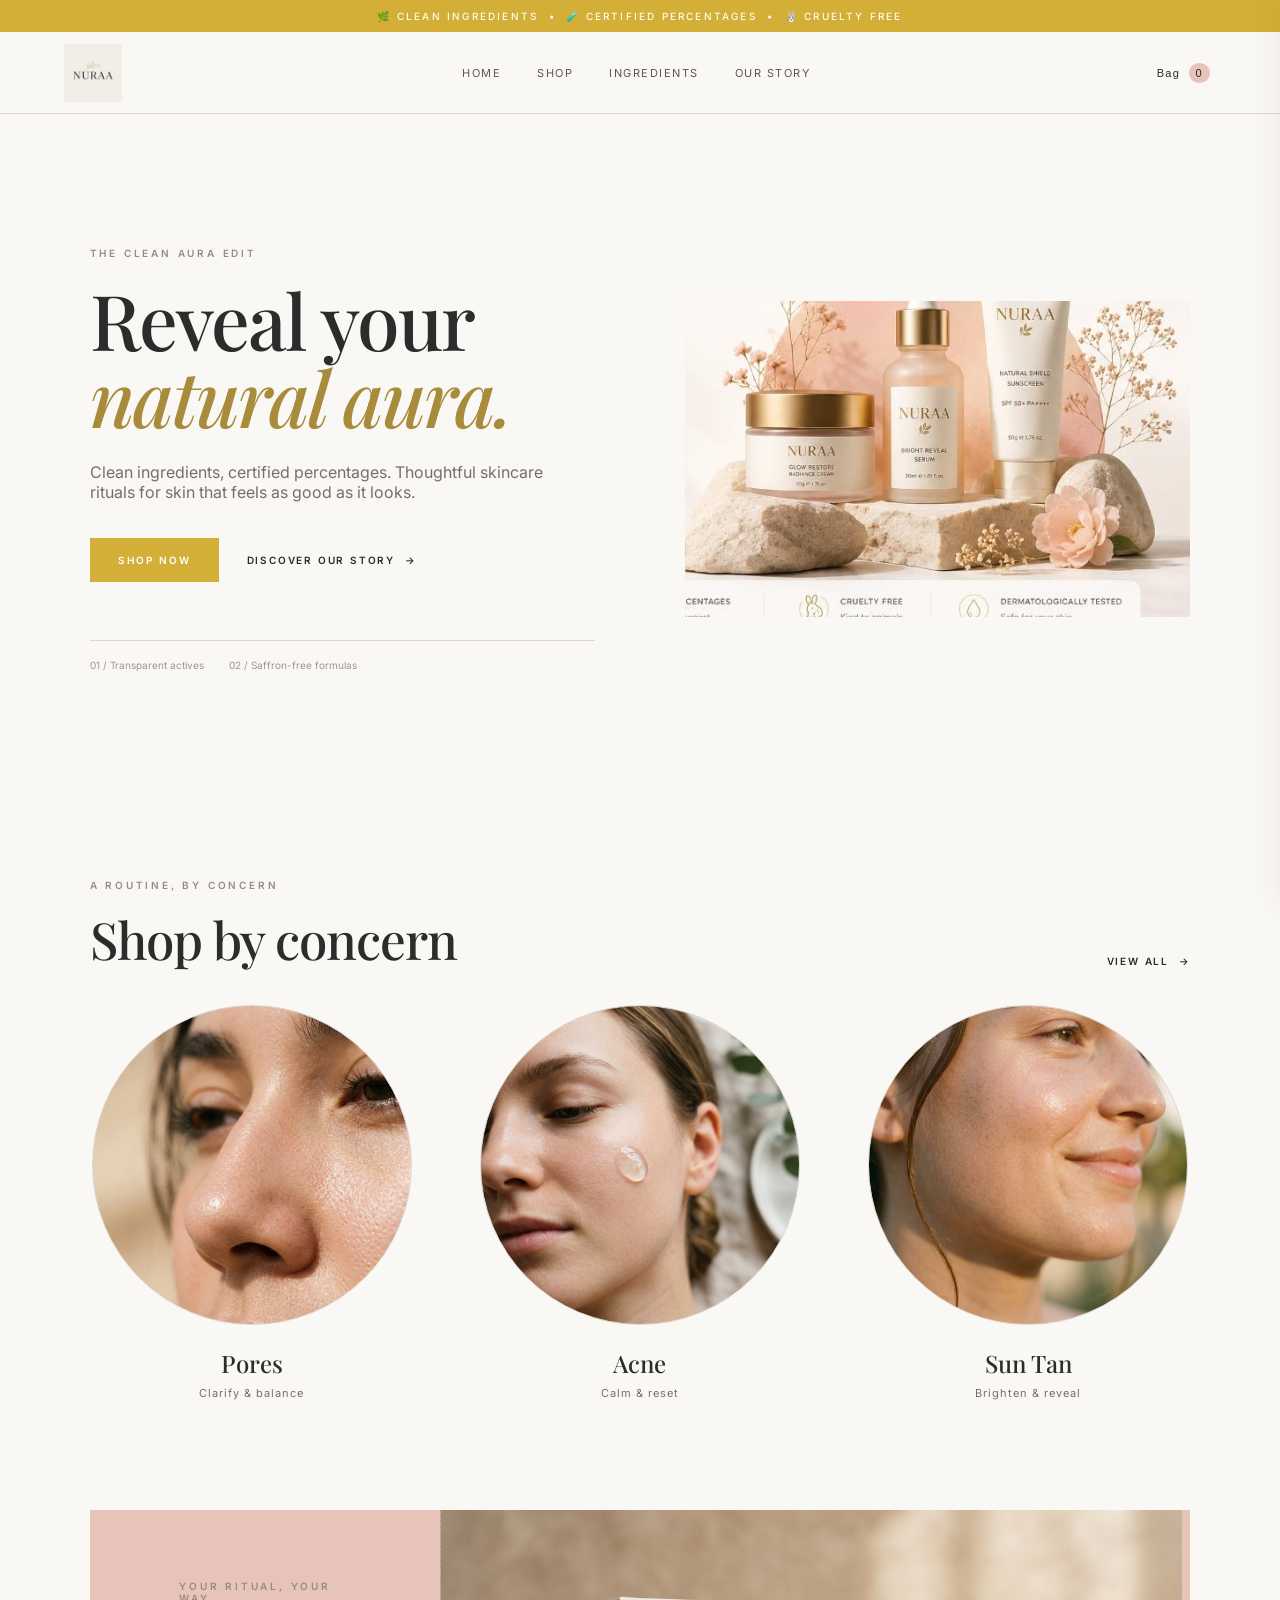
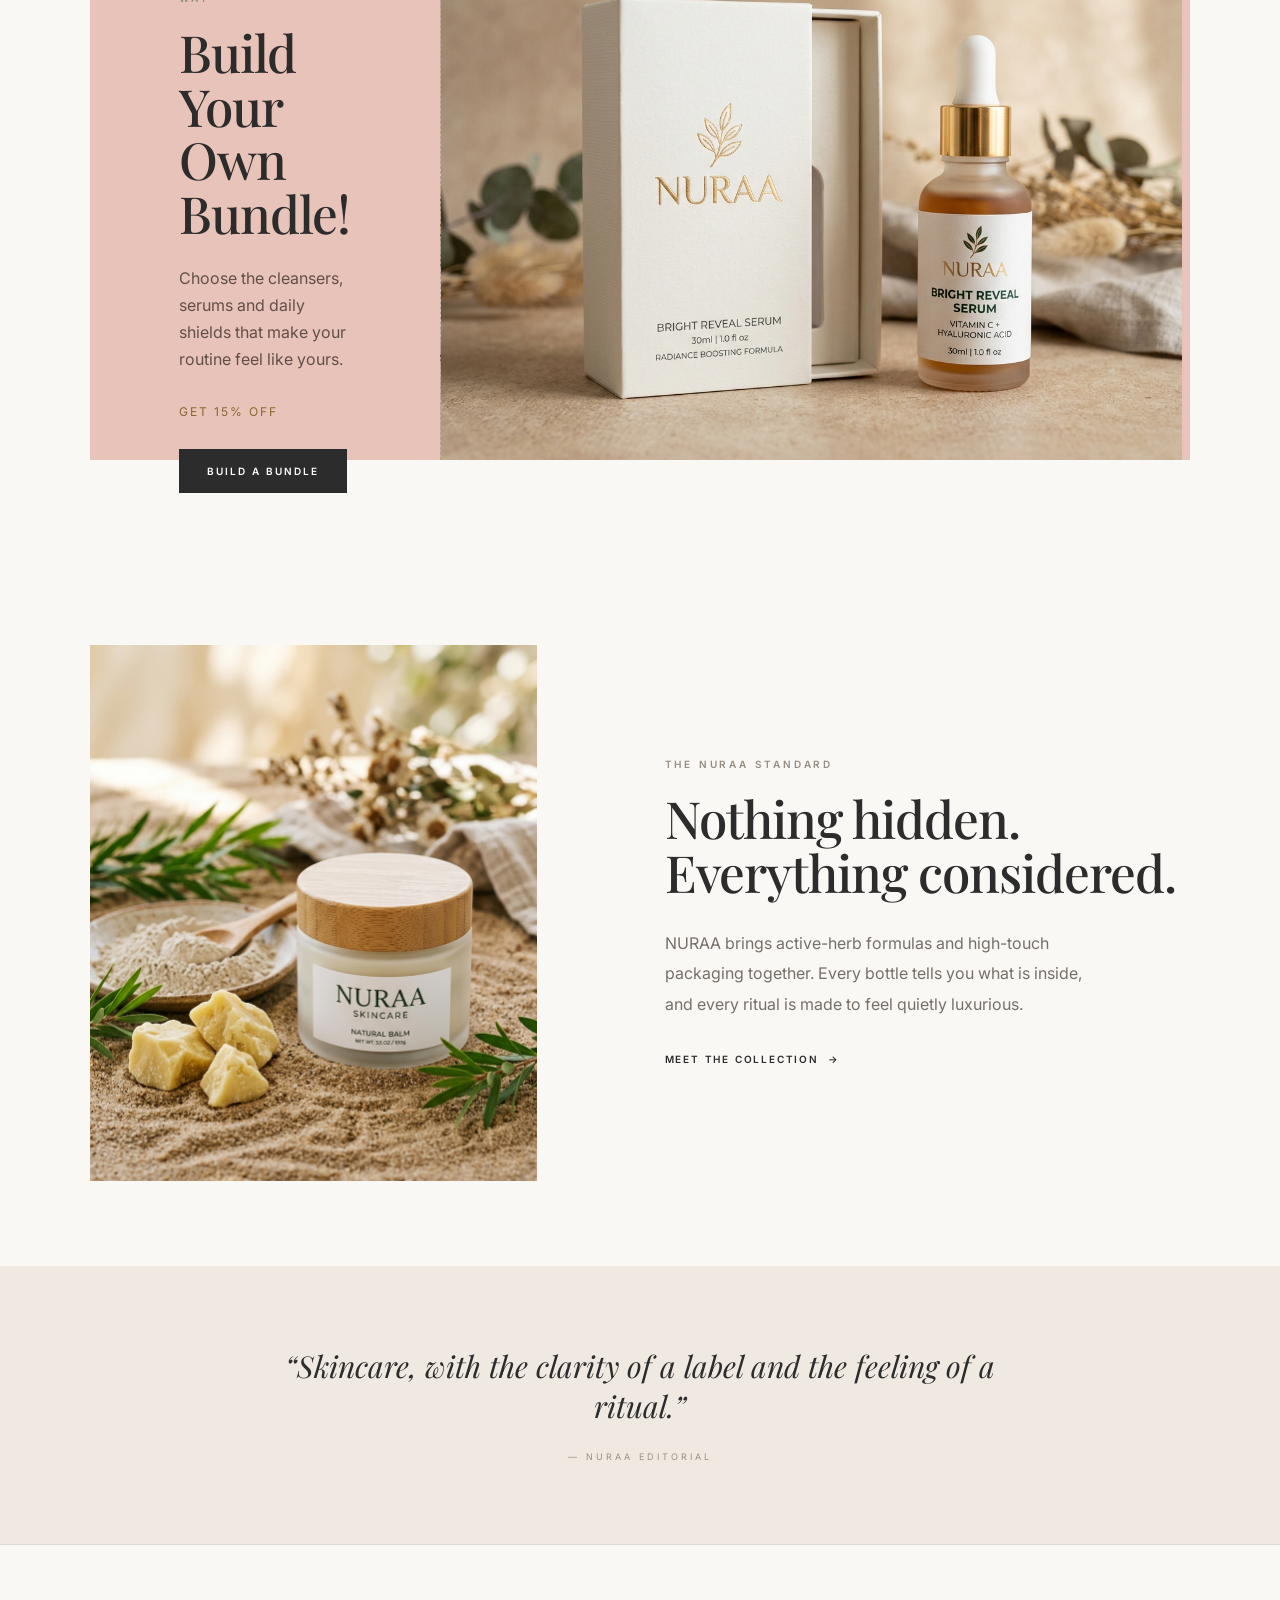
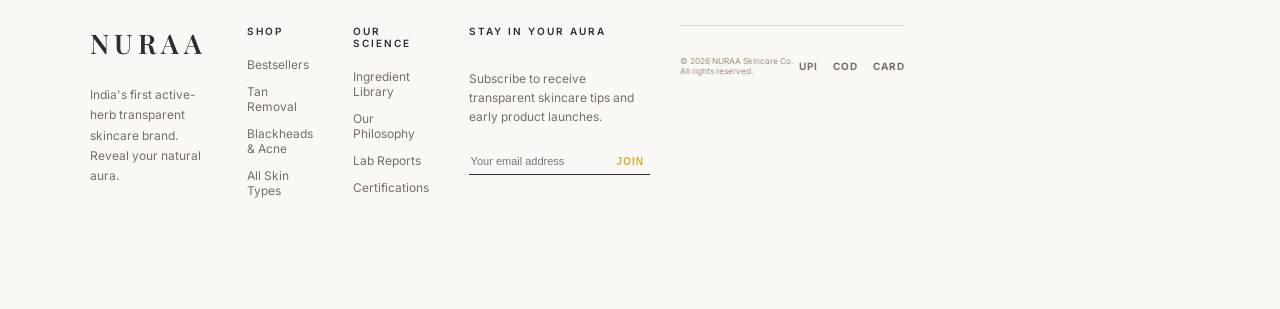
==== index.html @ bd27165d "Initial commit: Complete NURAA premium skincare website with official logo, favicon, active catalog," ====
<!doctype html><html lang="en"><head><meta charset="utf-8"><meta name="viewport" content="width=device-width,initial-scale=1"><title>NURAA — Reveal your natural aura</title><link rel="icon" type="image/png" href="nuraa_favicon.png"><link rel="stylesheet" href="styles.css"><link rel="preconnect" href="https://fonts.googleapis.com"><link href="https://fonts.googleapis.com/css2?family=Inter:wght@400;500;600&family=Playfair+Display:ital,wght@0,500;0,600;1,500&display=swap" rel="stylesheet"></head><body><div class="announce">🌿 CLEAN INGREDIENTS&nbsp;&nbsp;•&nbsp;&nbsp;🧪 CERTIFIED PERCENTAGES&nbsp;&nbsp;•&nbsp;&nbsp;🐰 CRUELTY FREE</div><header class="nav"><a class="logo" href="index.html" style="display:flex; align-items:center; letter-spacing:0; text-decoration:none;"><img src="nuraa_logo.jpg" alt="NURAA" style="height: 58px; mix-blend-mode: multiply;"></a><nav><a href="index.html">Home</a><a href="shop.html">Shop</a><a href="#ingredients">Ingredients</a><a href="#story">Our Story</a></nav><button class="icon-btn" onclick="toggleCart()" aria-label="Open cart">Bag <span id="cartCount">0</span></button></header><main><section class="hero"><div class="hero-copy"><p class="eyebrow">THE CLEAN AURA EDIT</p><h1>Reveal your <em>natural aura.</em></h1><p class="lede">Clean ingredients, certified percentages. Thoughtful skincare rituals for skin that feels as good as it looks.</p><div class="actions"><a class="btn" href="shop.html">SHOP NOW</a><a class="text-link" href="#story">DISCOVER OUR STORY&nbsp; →</a></div><div class="trust-row"><span>01 / Transparent actives</span><span>02 / Saffron-free formulas</span></div></div><div class="hero-shot" style="background-image: url('nuraa_hero_products.jpg'); background-size: cover; background-position: center; border-radius: 2px; aspect-ratio: 16/10;"></div></section><section class="section" id="ingredients"><div class="section-head"><div><p class="eyebrow">A ROUTINE, BY CONCERN</p><h2>Shop by concern</h2></div><a class="text-link" href="shop.html">VIEW ALL&nbsp; →</a></div><div class="concern-grid"><a href="shop.html#pores" class="concern-card"><div class="circle" style="background-image: url('concern_pores.jpg'); background-size: cover; background-position: center; border-radius: 50%; aspect-ratio: 1; border: 1px solid var(--line);"></div><h3>Pores</h3><p>Clarify & balance</p></a><a href="shop.html#acne" class="concern-card"><div class="circle" style="background-image: url('concern_acne.jpg'); background-size: cover; background-position: center; border-radius: 50%; aspect-ratio: 1; border: 1px solid var(--line);"></div><h3>Acne</h3><p>Calm & reset</p></a><a href="shop.html#tan" class="concern-card"><div class="circle" style="background-image: url('concern_suntan.jpg'); background-size: cover; background-position: center; border-radius: 50%; aspect-ratio: 1; border: 1px solid var(--line);"></div><h3>Sun Tan</h3><p>Brighten & reveal</p></a></div></section><section class="bundle"><div class="bundle-copy"><p class="eyebrow">YOUR RITUAL, YOUR WAY</p><h2>Build Your Own Bundle!</h2><p>Choose the cleansers, serums and daily shields that make your routine feel like yours.</p><div class="offer">GET 15% OFF</div><a class="btn dark" href="shop.html">BUILD A BUNDLE</a></div><div class="bundle-shot" style="background-image: url('nuraa_bundle_shot.jpg'); background-size: cover; background-position: center; aspect-ratio: 1.35/1;"></div></section><section class="section" id="story"><div class="split-story"><div class="story-shot" style="background-image: url('brand_story.jpg'); background-size: cover; background-position: center; aspect-ratio: 1/1.2;"></div><div><p class="eyebrow">THE NURAA STANDARD</p><h2>Nothing hidden.<br>Everything considered.</h2><p class="body-copy">NURAA brings active-herb formulas and high-touch packaging together. Every bottle tells you what is inside, and every ritual is made to feel quietly luxurious.</p><a class="text-link" href="shop.html">MEET THE COLLECTION&nbsp; →</a></div></div></section><section class="quote"><p>“Skincare, with the clarity of a label and the feeling of a ritual.”</p><span>— NURAA EDITORIAL</span></section></main><footer class="footer"><div class="footer-grid"><div class="footer-col brand-col"><div class="logo">NURAA</div><p class="brand-desc">India's first active-herb transparent skincare brand. Reveal your natural aura.</p></div><div class="footer-col"><p class="eyebrow">SHOP</p><a href="shop.html">Bestsellers</a><a href="shop.html#tan">Tan Removal</a><a href="shop.html#blackheads">Blackheads & Acne</a><a href="shop.html#allskin">All Skin Types</a></div><div class="footer-col"><p class="eyebrow">OUR SCIENCE</p><a href="#ingredients">Ingredient Library</a><a href="#story">Our Philosophy</a><a href="#">Lab Reports</a><a href="#">Certifications</a></div><div class="footer-col newsletter-col"><p class="eyebrow">STAY IN YOUR AURA</p><p class="newsletter-desc">Subscribe to receive transparent skincare tips and early product launches.</p><div class="email-input-wrapper"><input type="email" placeholder="Your email address" aria-label="Email address"><button type="submit">JOIN</button></div></div></div><div class="footer-bottom"><small>© 2026 NURAA Skincare Co. All rights reserved.</small><div class="payment-icons"><span>UPI</span><span>COD</span><span>CARD</span></div></div></footer><aside id="cart" class="cart"><div class="cart-head"><h3>Your bag</h3><button onclick="toggleCart()">×</button></div><div id="cartItems" class="cart-empty">Your ritual starts here.<br><a href="shop.html">Explore the collection →</a></div></aside><script src="script.js"></script></body></html>
---- styles.css ----
:root{--ivory:#FAF8F5;--gold:#D4AF37;--peach:#E8C3B9;--charcoal:#2C2C2C;--muted:#766f68;--line:#ded8d0}*{box-sizing:border-box}html{scroll-behavior:smooth}body{margin:0;background:var(--ivory);color:var(--charcoal);font-family:Inter,Lato,Arial,sans-serif}a{color:inherit;text-decoration:none}.announce{background:var(--gold);color:#fffaf0;text-align:center;padding:10px 20px;font-size:10px;letter-spacing:2.2px;font-weight:500}.nav{height:82px;padding:0 5vw;display:flex;align-items:center;justify-content:space-between;border-bottom:1px solid var(--line);position:sticky;top:0;background:rgba(250,248,245,.94);backdrop-filter:blur(12px);z-index:10}.logo{font:600 27px 'Playfair Display',serif;letter-spacing:5px}.nav nav{display:flex;gap:36px;font-size:11px;letter-spacing:1.5px;text-transform:uppercase}.nav nav a{padding:31px 0;color:#5d5751}.nav nav a.active,.nav nav a:hover{color:var(--gold);border-bottom:1px solid var(--gold)}.icon-btn{background:none;border:0;letter-spacing:1.3px;font-size:11px;cursor:pointer;color:var(--charcoal)}.icon-btn span{background:var(--peach);border-radius:50%;padding:4px 7px;margin-left:4px}.hero{min-height:680px;padding:80px 7vw 70px;display:grid;grid-template-columns:1fr 1fr;gap:7vw;align-items:center}.eyebrow{font-size:10px;letter-spacing:2.8px;color:#968d82;margin:0 0 22px;font-weight:600}.hero h1,.shop-hero h1{font:500 clamp(48px,6vw,88px)/.99 'Playfair Display',serif;max-width:650px;margin:0 0 28px;letter-spacing:-2px}.hero h1 em,.shop-hero h1 em{color:#a98c3b}.lede{font:16px/1.8;color:var(--muted);max-width:480px}.actions{display:flex;align-items:center;gap:28px;margin-top:36px}.btn{display:inline-block;background:var(--gold);color:white;padding:16px 28px;font-size:10px;letter-spacing:2px;font-weight:600;transition:.2s}.btn:hover{transform:translateY(-2px);box-shadow:0 8px 18px #d4af3744}.btn.dark{background:var(--charcoal)}.text-link{font-size:10px;letter-spacing:1.8px;font-weight:600}.text-link:hover{color:var(--gold)}.trust-row{display:flex;gap:25px;border-top:1px solid var(--line);margin-top:58px;padding-top:18px;font-size:10px;color:#9d958c}.placeholder{display:flex;flex-direction:column;align-items:center;justify-content:center;text-align:center;border:1px dashed #b8a985;background-color:#f2ede7;color:#a08b62;letter-spacing:2px;font-size:11px;position:relative;overflow:hidden}.placeholder:after{content:'IMAGE SLOT';font-size:8px;letter-spacing:2px;margin-top:10px;opacity:.7}.placeholder small{font-size:9px;letter-spacing:.8px;color:#9e9284;margin-top:8px}.hero-shot{aspect-ratio:16/9;background:linear-gradient(135deg,#eee5da,#dfc9ae 55%,#f9f4ed)}.section{padding:85px 7vw}.section-head{display:flex;justify-content:space-between;align-items:end;margin-bottom:38px}.section h2,.bundle h2,.split-story h2{font:500 clamp(35px,4vw,58px)/1.05 'Playfair Display',serif;margin:0;letter-spacing:-1px}.concern-grid{display:grid;grid-template-columns:repeat(3,1fr);gap:5vw}.concern-card{text-align:center}.circle{aspect-ratio:1;border-radius:50%;max-width:320px;margin:auto;background:radial-gradient(circle at 35% 30%,#f7f1e7,#d6c6af)}.circle.peach{background:radial-gradient(circle at 60% 35%,#f5e4df,#d6a99d)}.circle.stone{background:radial-gradient(circle at 40% 30%,#eee5dc,#c8b7a5)}.concern-card h3{font:500 24px 'Playfair Display',serif;margin:22px 0 7px}.concern-card p{font-size:11px;color:var(--muted);margin:0;letter-spacing:1px}.bundle{margin:25px 7vw 100px;display:grid;grid-template-columns:.8fr 1.2fr;background:var(--peach);min-height:480px}.bundle-copy{padding:70px 7vw 60px}.bundle-copy>p:not(.eyebrow){color:#624f49;line-height:1.7;max-width:360px;margin:24px 0}.offer{font-size:12px;letter-spacing:2px;color:#8b6630;margin:30px 0}.bundle-shot{border:0;border-left:1px dashed #b99e96;aspect-ratio:1.35/1;background:#f7f4ed}.split-story{display:grid;grid-template-columns:.85fr 1fr;gap:10vw;align-items:center}.story-shot{aspect-ratio:1/1.2;background:linear-gradient(140deg,#ded3c8,#f6eee3)}.body-copy{max-width:430px;line-height:1.9;color:var(--muted);margin:28px 0}.quote{padding:80px 7vw;text-align:center;background:#f0e9e1}.quote p{font:italic 30px 'Playfair Display',serif;margin:0 auto 18px;max-width:780px}.quote span{font-size:9px;letter-spacing:3px;color:#9b9085}footer{border-top:1px solid var(--line);padding:50px 7vw;display:grid;grid-template-columns:1fr 1fr 1fr auto;gap:30px;align-items:start;color:#756d65;font-size:12px}footer .logo{color:var(--charcoal)}footer .eyebrow{margin-bottom:10px}.footer-links{display:flex;gap:20px;font-size:11px}.shop-hero{text-align:center;padding:90px 20px 80px;background:#f0e9e1}.shop-hero h1{font-size:68px;margin:0 auto 20px}.shop-hero>p:last-child{max-width:500px;margin:auto;color:var(--muted);line-height:1.7}.shop-layout{display:grid;grid-template-columns:190px 1fr;gap:5vw;padding:70px 7vw}.filters{display:flex;flex-direction:column;gap:8px}.filter{border:0;background:none;padding:10px 0;text-align:left;color:#81786e;font-size:11px;cursor:pointer;display:flex;justify-content:space-between}.filter.active,.filter:hover{color:var(--gold);font-weight:600}.filter span{color:#b3aaa0}.catalog-toolbar{display:flex;justify-content:space-between;border-bottom:1px solid var(--line);padding-bottom:15px;margin-bottom:30px;color:#8a8178;font-size:11px}.catalog-toolbar select{background:none;border:0;color:#8a8178;font-size:11px}.product-grid{display:grid;grid-template-columns:repeat(3,1fr);gap:46px 22px}.product-card .placeholder{aspect-ratio:1/1.1;background:linear-gradient(145deg,#eee9e1,#e1d4c6)}.product-card:nth-child(3n+2) .placeholder{background:linear-gradient(145deg,#f4e4de,#e3c4b9)}.product-card:nth-child(3n) .placeholder{background:linear-gradient(145deg,#efe8dd,#cabda9)}.product-card h3{font:500 19px/1.15 'Playfair Display',serif;margin:16px 0 6px}.product-card p{margin:0;color:#8a8177;font-size:10px;line-height:1.5}.tag{display:inline-block;margin-top:12px;color:#a98c3b;font-size:9px;letter-spacing:1.2px}.pdp{padding:80px 7vw}.pdp-grid{display:grid;grid-template-columns:1.05fr .95fr;gap:8vw;align-items:start}.pdp-image{aspect-ratio:7/8}.pdp h1{font:500 clamp(40px,5vw,68px)/1.05 'Playfair Display',serif;margin:0 0 20px}.pdp .category{color:#a98c3b;font-size:10px;letter-spacing:2px}.pdp .desc{color:var(--muted);line-height:1.8;max-width:440px}.variant{margin:36px 0 26px;border-top:1px solid var(--line);border-bottom:1px solid var(--line);padding:17px 0;font-size:11px}.variant select{float:right;border:0;background:none}.accord{border-bottom:1px solid var(--line);padding:16px 0;font-size:11px;letter-spacing:1px}.cart{position:fixed;right:-390px;top:0;width:370px;max-width:100%;height:100vh;background:var(--ivory);box-shadow:-10px 0 40px #3a302622;z-index:30;padding:30px;transition:.3s}.cart.open{right:0}.cart-head{display:flex;justify-content:space-between;border-bottom:1px solid var(--line);padding-bottom:18px}.cart-head h3{font:500 28px 'Playfair Display',serif;margin:0}.cart-head button{border:0;background:none;font-size:28px;cursor:pointer}.cart-empty{padding-top:40px;line-height:2;color:var(--muted);font-size:13px}.cart-empty a{color:var(--gold)}@media(max-width:800px){.nav{height:70px}.nav nav{display:none}.hero{grid-template-columns:1fr;padding:55px 6vw}.hero-shot{order:-1}.hero h1{font-size:57px}.section{padding:65px 6vw}.concern-grid{gap:12px}.bundle{margin:10px 6vw 70px;grid-template-columns:1fr}.bundle-shot{border-left:0;border-top:1px dashed #b99e96}.split-story{grid-template-columns:1fr;gap:45px}.shop-layout{grid-template-columns:1fr;padding:45px 6vw}.filters{display:grid;grid-template-columns:repeat(2,1fr);gap:0 25px}.product-grid{grid-template-columns:repeat(2,1fr);gap:34px 14px}.shop-hero h1{font-size:52px}footer{grid-template-columns:1fr 1fr;padding:38px 6vw}.pdp{padding:45px 6vw}.pdp-grid{grid-template-columns:1fr;gap:35px}.pdp-image{order:-1}.trust-row{gap:12px;flex-wrap:wrap}}@media(max-width:460px){.announce{font-size:8px;letter-spacing:1px}.hero h1{font-size:47px}.actions{align-items:flex-start;flex-direction:column;gap:18px}.concern-grid{grid-template-columns:1fr;gap:35px}.circle{max-width:220px}.product-grid{grid-template-columns:1fr}.footer-links{flex-direction:column;gap:9px}.quote p{font-size:24px}}

.cart-line{display:flex;justify-content:space-between;align-items:center;padding:12px 0;border-bottom:1px solid var(--line);font-size:11px;}.cart-line button{border:0;background:none;font-size:16px;cursor:pointer;color:var(--muted);}

.footer{border-top:1px solid var(--line);padding:80px 7vw 50px;background:#FAF8F5;}.footer-grid{display:grid;grid-template-columns:1.2fr 0.8fr 0.8fr 1.2fr;gap:40px;margin-bottom:60px;}.footer-col{display:flex;flex-direction:column;gap:12px;font-size:12px;color:var(--muted);}.footer-col .eyebrow{font-size:10px;letter-spacing:2px;font-weight:600;color:var(--charcoal);margin-bottom:8px;}.footer-col a:hover{color:var(--gold);}.brand-desc{line-height:1.7;color:var(--muted);max-width:240px;margin-top:12px;}.newsletter-desc{line-height:1.6;color:var(--muted);max-width:280px;margin-bottom:16px;}.email-input-wrapper{display:flex;border-bottom:1px solid var(--charcoal);padding-bottom:6px;max-width:280px;}.email-input-wrapper input{border:0;background:none;outline:none;font-size:11px;flex-grow:1;color:var(--charcoal);}.email-input-wrapper button{border:0;background:none;font-size:10px;font-weight:700;letter-spacing:1px;cursor:pointer;color:var(--gold);}.email-input-wrapper button:hover{color:var(--charcoal);}.footer-bottom{display:flex;justify-content:space-between;align-items:center;border-top:1px solid var(--line);padding-top:30px;font-size:10px;color:#9b9085;}.payment-icons{display:flex;gap:15px;font-weight:700;letter-spacing:1px;color:var(--muted);}@media(max-width:800px){.footer-grid{grid-template-columns:1fr 1fr;gap:40px 20px;}.footer-bottom{flex-direction:column;gap:15px;text-align:center;}}@media(max-width:480px){.footer-grid{grid-template-columns:1fr;}}

.pdp-gallery{display:flex;flex-direction:column;gap:15px;}.main-pdp-image{aspect-ratio:1/1.1;background-size:cover;background-position:center;border:1px solid var(--line);border-radius:2px;}.pdp-thumbs{display:flex;gap:10px;}.pdp-thumb{width:70px;height:70px;background-size:cover;background-position:center;border:1px solid var(--line);cursor:pointer;border-radius:2px;opacity:0.6;transition:0.2s;}.pdp-thumb:hover, .pdp-thumb.active{opacity:1;border:1px solid var(--gold);}.price-row{display:flex;align-items:center;gap:12px;margin:15px 0;}.price{font-size:22px;font-weight:600;color:var(--charcoal);}.original-price{font-size:16px;text-decoration:line-through;color:var(--muted);}.transparency-matrix{background:#FAF8F5;border:1px solid var(--line);padding:18px;margin-top:25px;border-radius:2px;}.transparency-matrix .section-title{font-size:11px;letter-spacing:1.5px;font-weight:700;margin-top:0;margin-bottom:15px;color:var(--charcoal);}.matrix-table{display:flex;flex-direction:column;gap:10px;}.matrix-row{display:flex;justify-content:space-between;font-size:11px;padding-bottom:8px;border-bottom:1px dashed var(--line);}.matrix-row:last-child{border-bottom:0;padding-bottom:0;}.ing-name{color:var(--charcoal);}.ing-purpose{color:var(--muted);max-width:60%;text-align:right;}.concern-solver-card{background:var(--peach);padding:18px;margin-top:20px;border-radius:2px;}.solver-title{font-size:11px;letter-spacing:1.5px;font-weight:700;margin-top:0;color:#624f49;}.solver-desc{font-size:11px;line-height:1.6;color:#624f49;margin:8px 0 0;}
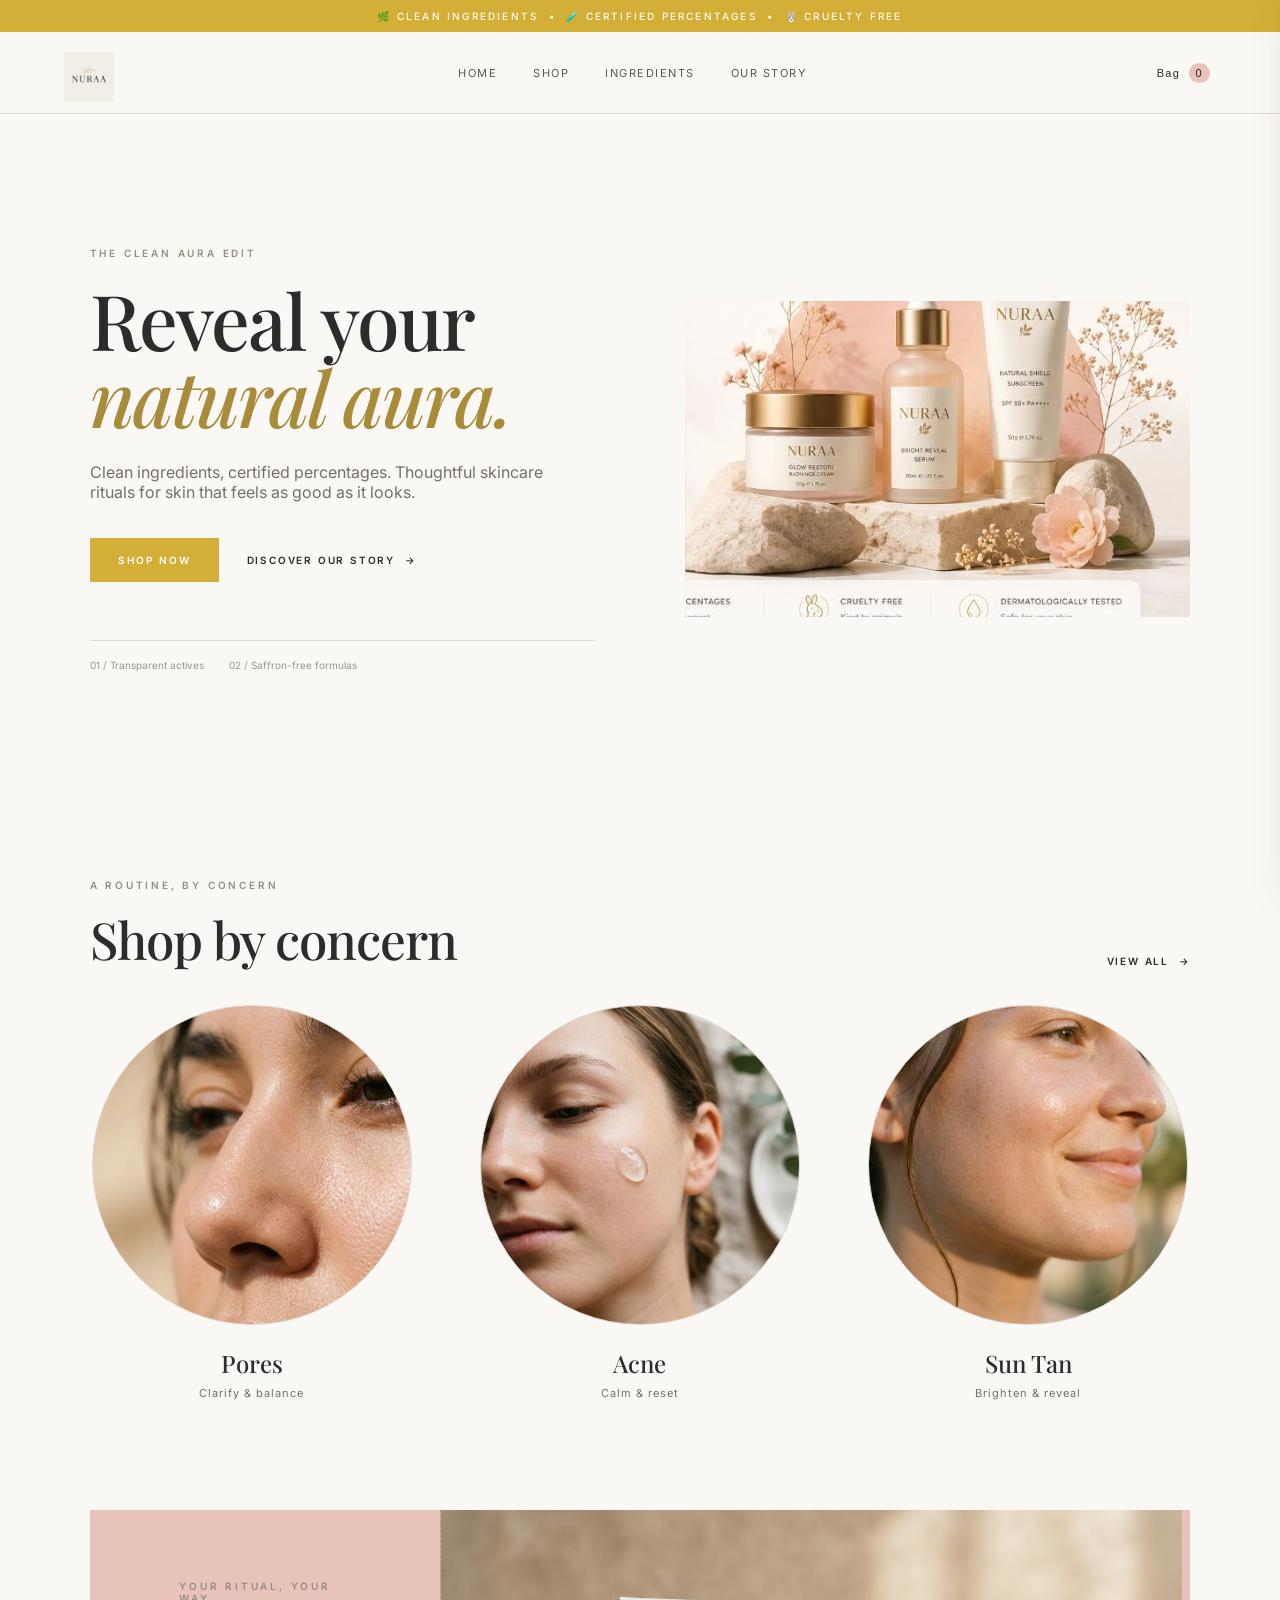
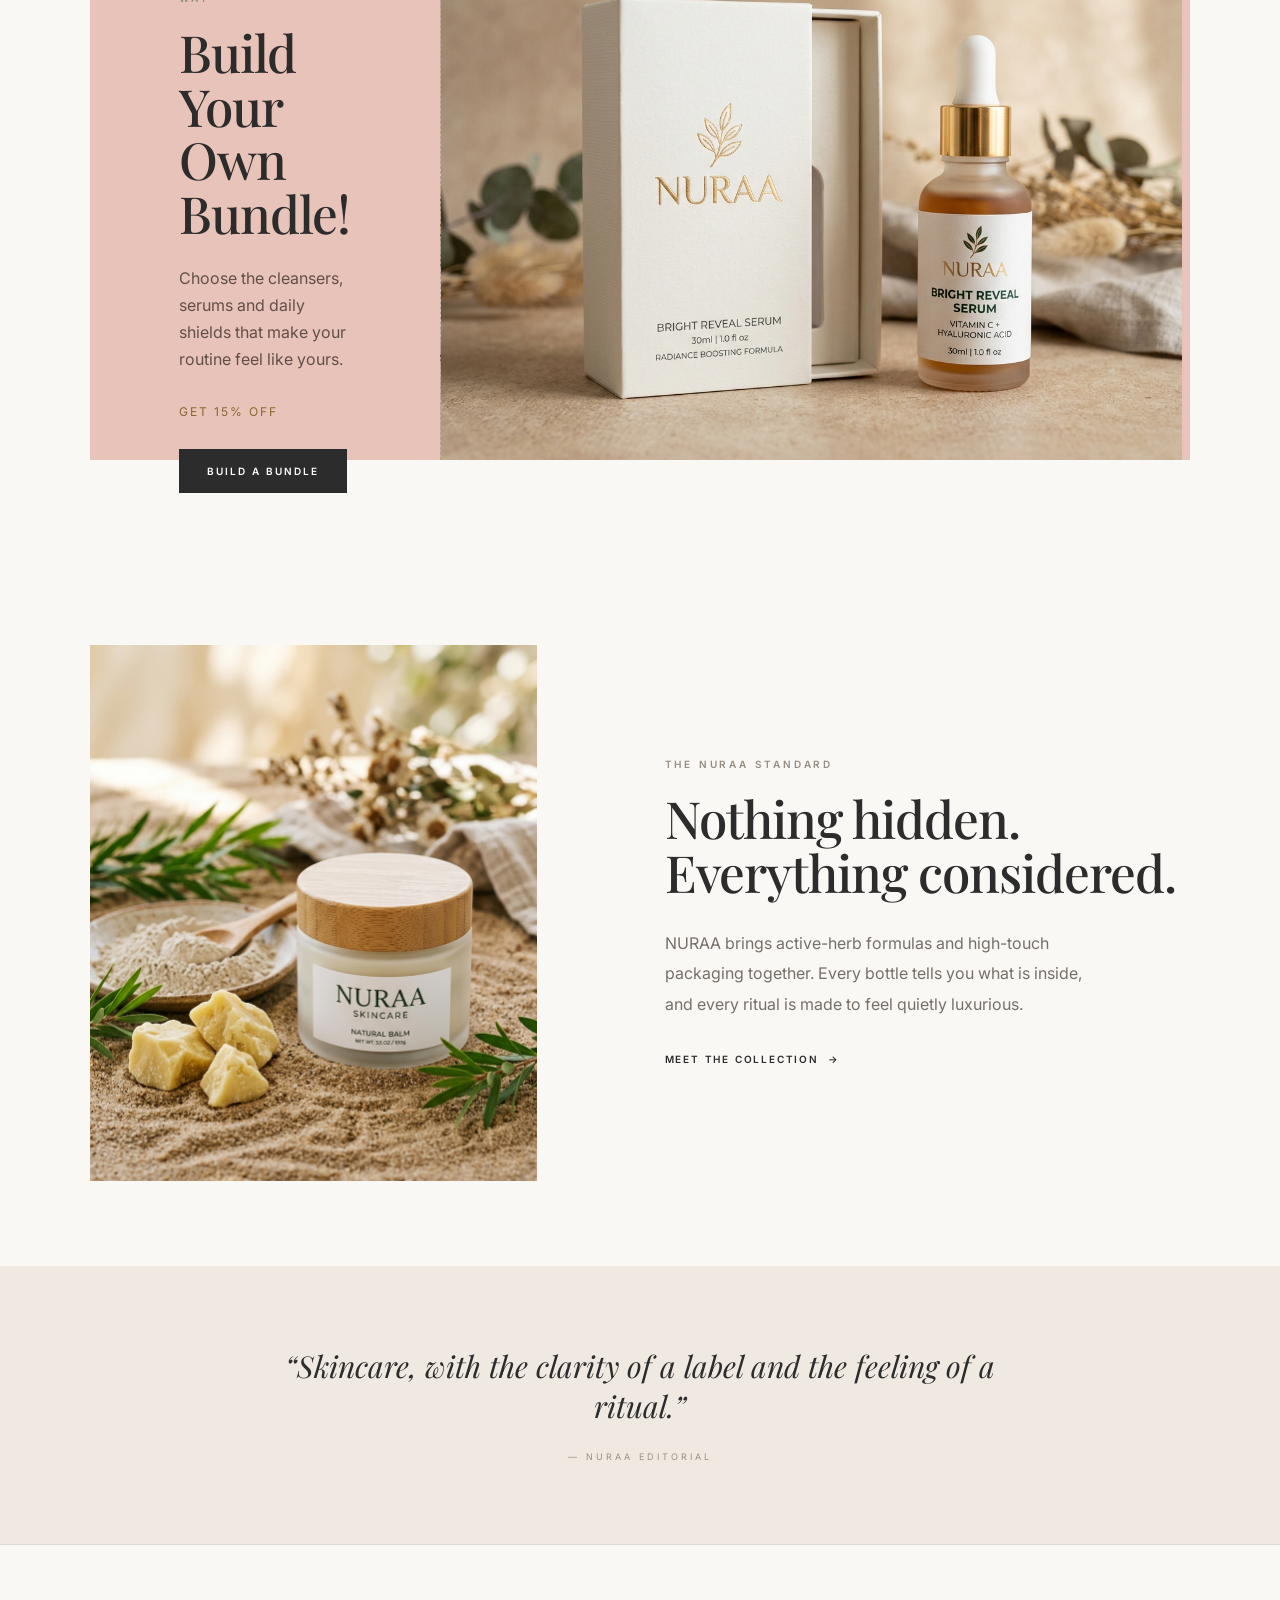
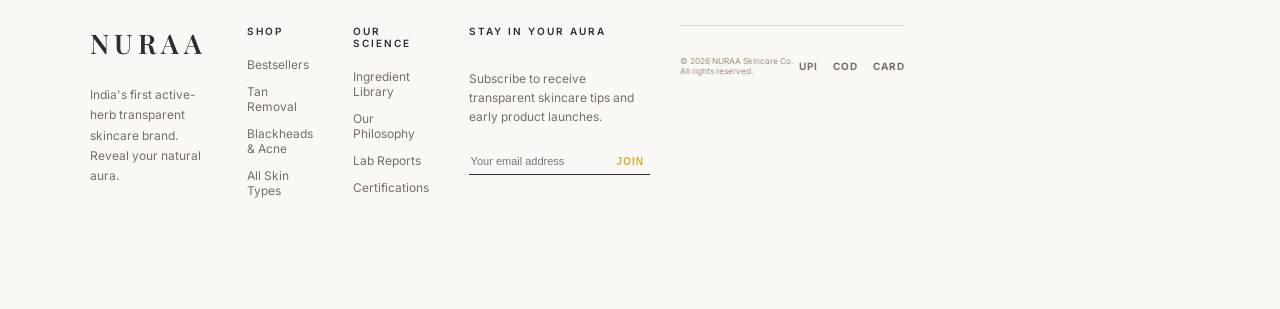
==== commit d4b3bd77: "Fix: Re-architect logo element to use robust aspect-ratio block container" ====
--- a/index.html
+++ b/index.html
@@ -1 +1 @@
-<!doctype html><html lang="en"><head><meta charset="utf-8"><meta name="viewport" content="width=device-width,initial-scale=1"><title>NURAA — Reveal your natural aura</title><link rel="icon" type="image/png" href="nuraa_favicon.png"><link rel="stylesheet" href="styles.css"><link rel="preconnect" href="https://fonts.googleapis.com"><link href="https://fonts.googleapis.com/css2?family=Inter:wght@400;500;600&family=Playfair+Display:ital,wght@0,500;0,600;1,500&display=swap" rel="stylesheet"></head><body><div class="announce">🌿 CLEAN INGREDIENTS&nbsp;&nbsp;•&nbsp;&nbsp;🧪 CERTIFIED PERCENTAGES&nbsp;&nbsp;•&nbsp;&nbsp;🐰 CRUELTY FREE</div><header class="nav"><a class="logo" href="index.html" style="display:flex; align-items:center; letter-spacing:0; text-decoration:none;"><img src="nuraa_logo.jpg" alt="NURAA" style="height: 58px; mix-blend-mode: multiply;"></a><nav><a href="index.html">Home</a><a href="shop.html">Shop</a><a href="#ingredients">Ingredients</a><a href="#story">Our Story</a></nav><button class="icon-btn" onclick="toggleCart()" aria-label="Open cart">Bag <span id="cartCount">0</span></button></header><main><section class="hero"><div class="hero-copy"><p class="eyebrow">THE CLEAN AURA EDIT</p><h1>Reveal your <em>natural aura.</em></h1><p class="lede">Clean ingredients, certified percentages. Thoughtful skincare rituals for skin that feels as good as it looks.</p><div class="actions"><a class="btn" href="shop.html">SHOP NOW</a><a class="text-link" href="#story">DISCOVER OUR STORY&nbsp; →</a></div><div class="trust-row"><span>01 / Transparent actives</span><span>02 / Saffron-free formulas</span></div></div><div class="hero-shot" style="background-image: url('nuraa_hero_products.jpg'); background-size: cover; background-position: center; border-radius: 2px; aspect-ratio: 16/10;"></div></section><section class="section" id="ingredients"><div class="section-head"><div><p class="eyebrow">A ROUTINE, BY CONCERN</p><h2>Shop by concern</h2></div><a class="text-link" href="shop.html">VIEW ALL&nbsp; →</a></div><div class="concern-grid"><a href="shop.html#pores" class="concern-card"><div class="circle" style="background-image: url('concern_pores.jpg'); background-size: cover; background-position: center; border-radius: 50%; aspect-ratio: 1; border: 1px solid var(--line);"></div><h3>Pores</h3><p>Clarify & balance</p></a><a href="shop.html#acne" class="concern-card"><div class="circle" style="background-image: url('concern_acne.jpg'); background-size: cover; background-position: center; border-radius: 50%; aspect-ratio: 1; border: 1px solid var(--line);"></div><h3>Acne</h3><p>Calm & reset</p></a><a href="shop.html#tan" class="concern-card"><div class="circle" style="background-image: url('concern_suntan.jpg'); background-size: cover; background-position: center; border-radius: 50%; aspect-ratio: 1; border: 1px solid var(--line);"></div><h3>Sun Tan</h3><p>Brighten & reveal</p></a></div></section><section class="bundle"><div class="bundle-copy"><p class="eyebrow">YOUR RITUAL, YOUR WAY</p><h2>Build Your Own Bundle!</h2><p>Choose the cleansers, serums and daily shields that make your routine feel like yours.</p><div class="offer">GET 15% OFF</div><a class="btn dark" href="shop.html">BUILD A BUNDLE</a></div><div class="bundle-shot" style="background-image: url('nuraa_bundle_shot.jpg'); background-size: cover; background-position: center; aspect-ratio: 1.35/1;"></div></section><section class="section" id="story"><div class="split-story"><div class="story-shot" style="background-image: url('brand_story.jpg'); background-size: cover; background-position: center; aspect-ratio: 1/1.2;"></div><div><p class="eyebrow">THE NURAA STANDARD</p><h2>Nothing hidden.<br>Everything considered.</h2><p class="body-copy">NURAA brings active-herb formulas and high-touch packaging together. Every bottle tells you what is inside, and every ritual is made to feel quietly luxurious.</p><a class="text-link" href="shop.html">MEET THE COLLECTION&nbsp; →</a></div></div></section><section class="quote"><p>“Skincare, with the clarity of a label and the feeling of a ritual.”</p><span>— NURAA EDITORIAL</span></section></main><footer class="footer"><div class="footer-grid"><div class="footer-col brand-col"><div class="logo">NURAA</div><p class="brand-desc">India's first active-herb transparent skincare brand. Reveal your natural aura.</p></div><div class="footer-col"><p class="eyebrow">SHOP</p><a href="shop.html">Bestsellers</a><a href="shop.html#tan">Tan Removal</a><a href="shop.html#blackheads">Blackheads & Acne</a><a href="shop.html#allskin">All Skin Types</a></div><div class="footer-col"><p class="eyebrow">OUR SCIENCE</p><a href="#ingredients">Ingredient Library</a><a href="#story">Our Philosophy</a><a href="#">Lab Reports</a><a href="#">Certifications</a></div><div class="footer-col newsletter-col"><p class="eyebrow">STAY IN YOUR AURA</p><p class="newsletter-desc">Subscribe to receive transparent skincare tips and early product launches.</p><div class="email-input-wrapper"><input type="email" placeholder="Your email address" aria-label="Email address"><button type="submit">JOIN</button></div></div></div><div class="footer-bottom"><small>© 2026 NURAA Skincare Co. All rights reserved.</small><div class="payment-icons"><span>UPI</span><span>COD</span><span>CARD</span></div></div></footer><aside id="cart" class="cart"><div class="cart-head"><h3>Your bag</h3><button onclick="toggleCart()">×</button></div><div id="cartItems" class="cart-empty">Your ritual starts here.<br><a href="shop.html">Explore the collection →</a></div></aside><script src="script.js"></script></body></html>+<!doctype html><html lang="en"><head><meta charset="utf-8"><meta name="viewport" content="width=device-width,initial-scale=1"><title>NURAA — Reveal your natural aura</title><link rel="icon" type="image/png" href="nuraa_favicon.png"><link rel="stylesheet" href="styles.css"><link rel="preconnect" href="https://fonts.googleapis.com"><link href="https://fonts.googleapis.com/css2?family=Inter:wght@400;500;600&family=Playfair+Display:ital,wght@0,500;0,600;1,500&display=swap" rel="stylesheet"></head><body><div class="announce">🌿 CLEAN INGREDIENTS&nbsp;&nbsp;•&nbsp;&nbsp;🧪 CERTIFIED PERCENTAGES&nbsp;&nbsp;•&nbsp;&nbsp;🐰 CRUELTY FREE</div><header class="nav"><a class="logo" href="index.html" style="display: inline-block; height: 50px; line-height: 50px; text-decoration: none;"><img src="nuraa_logo.jpg" alt="NURAA" style="height: 100%; width: auto; object-fit: contain; mix-blend-mode: multiply; vertical-align: middle;"></a><nav><a href="index.html">Home</a><a href="shop.html">Shop</a><a href="#ingredients">Ingredients</a><a href="#story">Our Story</a></nav><button class="icon-btn" onclick="toggleCart()" aria-label="Open cart">Bag <span id="cartCount">0</span></button></header><main><section class="hero"><div class="hero-copy"><p class="eyebrow">THE CLEAN AURA EDIT</p><h1>Reveal your <em>natural aura.</em></h1><p class="lede">Clean ingredients, certified percentages. Thoughtful skincare rituals for skin that feels as good as it looks.</p><div class="actions"><a class="btn" href="shop.html">SHOP NOW</a><a class="text-link" href="#story">DISCOVER OUR STORY&nbsp; →</a></div><div class="trust-row"><span>01 / Transparent actives</span><span>02 / Saffron-free formulas</span></div></div><div class="hero-shot" style="background-image: url('nuraa_hero_products.jpg'); background-size: cover; background-position: center; border-radius: 2px; aspect-ratio: 16/10;" role="img" aria-label="NURAA premium product shoot: Glow Restore Radiance Cream jar, Bright Reveal Serum dropper, and Natural Shield Sunscreen tube sitting on beige stone blocks in soft sunlight"></div></section><section class="section" id="ingredients"><div class="section-head"><div><p class="eyebrow">A ROUTINE, BY CONCERN</p><h2>Shop by concern</h2></div><a class="text-link" href="shop.html">VIEW ALL&nbsp; →</a></div><div class="concern-grid"><a href="shop.html#pores" class="concern-card"><div class="circle" style="background-image: url('concern_pores.jpg'); background-size: cover; background-position: center; border-radius: 50%; aspect-ratio: 1; border: 1px solid var(--line);" role="img" aria-label="Closeup macro of clean refined facial skin pores"></div><h3>Pores</h3><p>Clarify & balance</p></a><a href="shop.html#acne" class="concern-card"><div class="circle" style="background-image: url('concern_acne.jpg'); background-size: cover; background-position: center; border-radius: 50%; aspect-ratio: 1; border: 1px solid var(--line);" role="img" aria-label="Aesthetic skincare close-up showing a droplet of clear gel cleanser on smooth skin Y-level cheek"></div><h3>Acne</h3><p>Calm & reset</p></a><a href="shop.html#tan" class="concern-card"><div class="circle" style="background-image: url('concern_suntan.jpg'); background-size: cover; background-position: center; border-radius: 50%; aspect-ratio: 1; border: 1px solid var(--line);" role="img" aria-label="Closeup of glowing sun-kissed radiant cheek highlights"></div><h3>Sun Tan</h3><p>Brighten & reveal</p></a></div></section><section class="bundle"><div class="bundle-copy"><p class="eyebrow">YOUR RITUAL, YOUR WAY</p><h2>Build Your Own Bundle!</h2><p>Choose the cleansers, serums and daily shields that make your routine feel like yours.</p><div class="offer">GET 15% OFF</div><a class="btn dark" href="shop.html">BUILD A BUNDLE</a></div><div class="bundle-shot" style="background-image: url('nuraa_bundle_shot.jpg'); background-size: cover; background-position: center; aspect-ratio: 1.35/1;" role="img" aria-label="NURAA unboxing gift box bundle: luxury sliding drawer box, gold ribbon tab, frosted dropper bottle, and sunscreen tube"></div></section><section class="section" id="story"><div class="split-story"><div class="story-shot" style="background-image: url('brand_story.jpg'); background-size: cover; background-position: center; aspect-ratio: 1/1.2;" role="img" aria-label="Botanical ingredients shoot: raw shea butter blocks, clay powder, tea tree leaves, and a glass cosmetic jar with bamboo lid labeled NURAA Skin Care"></div><div><p class="eyebrow">THE NURAA STANDARD</p><h2>Nothing hidden.<br>Everything considered.</h2><p class="body-copy">NURAA brings active-herb formulas and high-touch packaging together. Every bottle tells you what is inside, and every ritual is made to feel quietly luxurious.</p><a class="text-link" href="shop.html">MEET THE COLLECTION&nbsp; →</a></div></div></section><section class="quote"><p>“Skincare, with the clarity of a label and the feeling of a ritual.”</p><span>— NURAA EDITORIAL</span></section></main><footer class="footer"><div class="footer-grid"><div class="footer-col brand-col"><div class="logo">NURAA</div><p class="brand-desc">India's first active-herb transparent skincare brand. Reveal your natural aura.</p></div><div class="footer-col"><p class="eyebrow">SHOP</p><a href="shop.html">Bestsellers</a><a href="shop.html#tan">Tan Removal</a><a href="shop.html#blackheads">Blackheads & Acne</a><a href="shop.html#allskin">All Skin Types</a></div><div class="footer-col"><p class="eyebrow">OUR SCIENCE</p><a href="#ingredients">Ingredient Library</a><a href="#story">Our Philosophy</a><a href="#">Lab Reports</a><a href="#">Certifications</a></div><div class="footer-col newsletter-col"><p class="eyebrow">STAY IN YOUR AURA</p><p class="newsletter-desc">Subscribe to receive transparent skincare tips and early product launches.</p><div class="email-input-wrapper"><input type="email" placeholder="Your email address" aria-label="Email address"><button type="submit">JOIN</button></div></div></div><div class="footer-bottom"><small>© 2026 NURAA Skincare Co. All rights reserved.</small><div class="payment-icons"><span>UPI</span><span>COD</span><span>CARD</span></div></div></footer><aside id="cart" class="cart"><div class="cart-head"><h3>Your bag</h3><button onclick="toggleCart()">×</button></div><div id="cartItems" class="cart-empty">Your ritual starts here.<br><a href="shop.html">Explore the collection →</a></div></aside><script src="script.js"></script></body></html>
